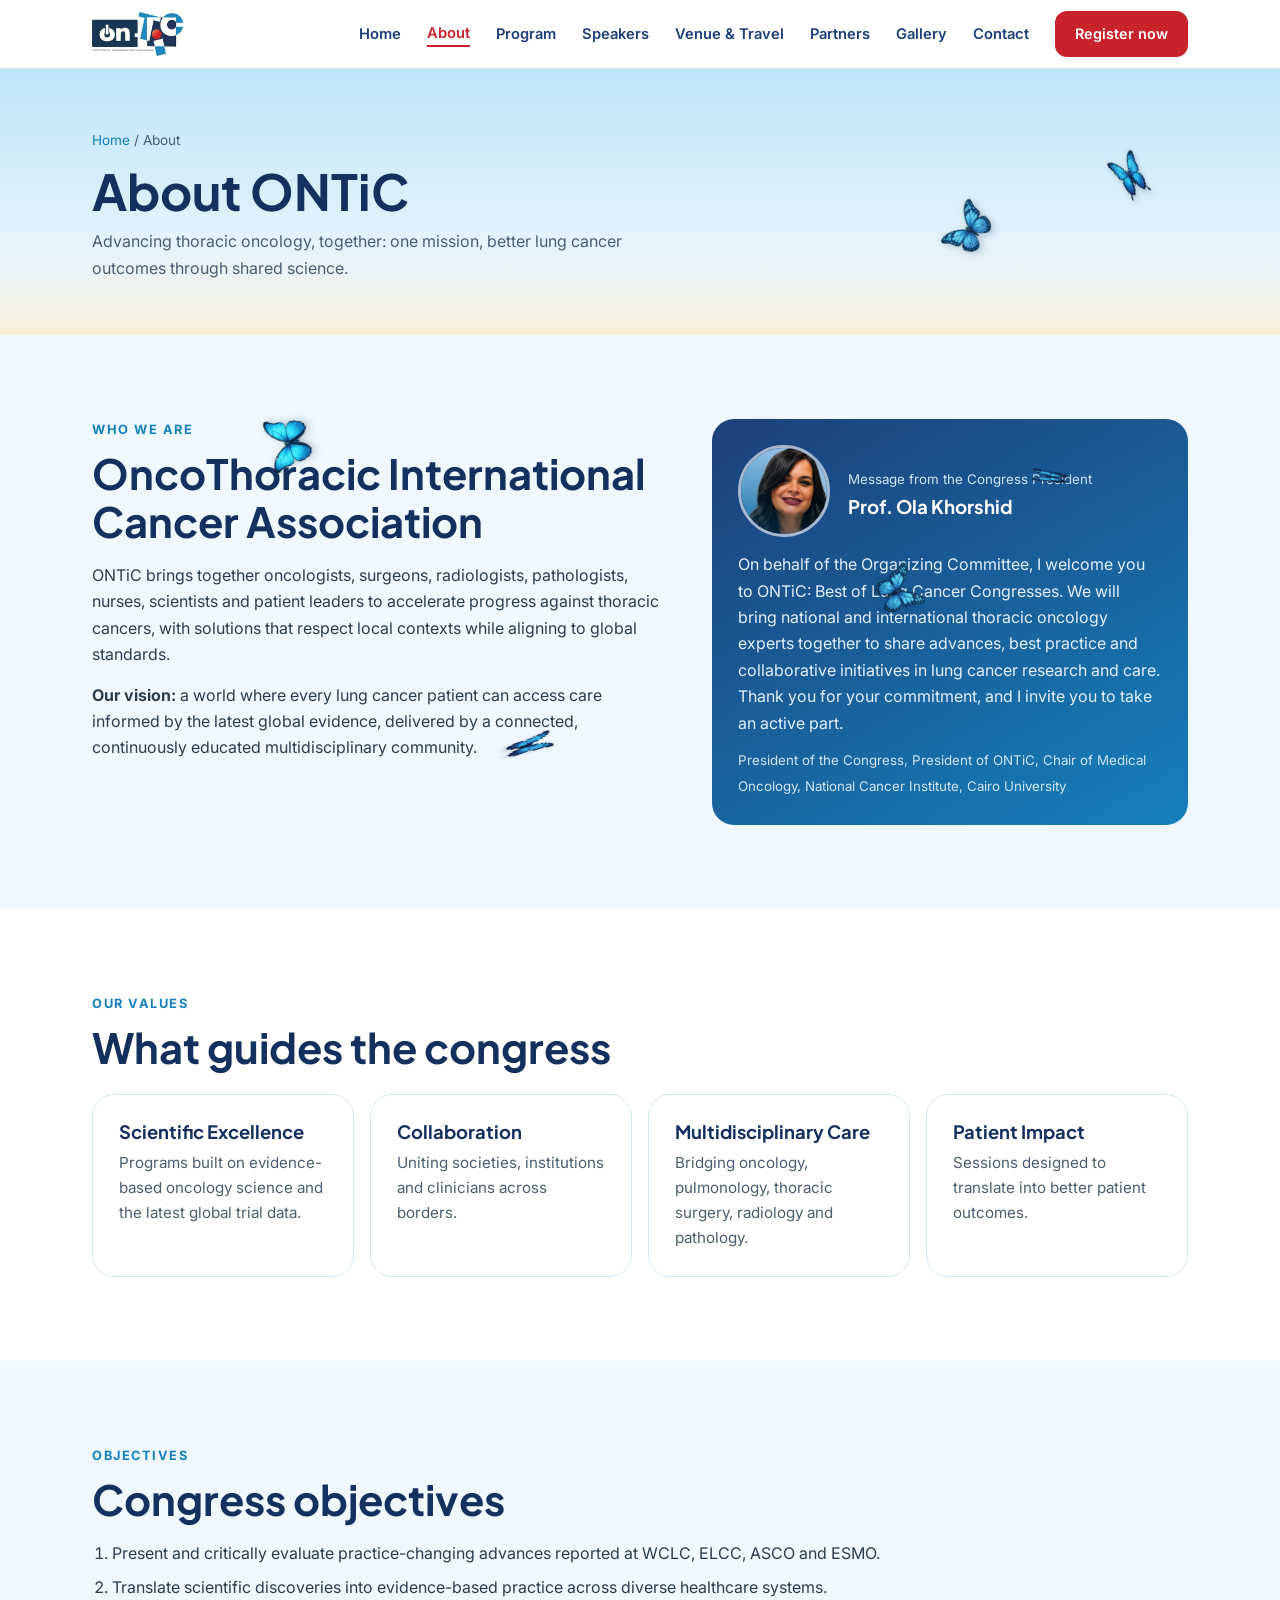
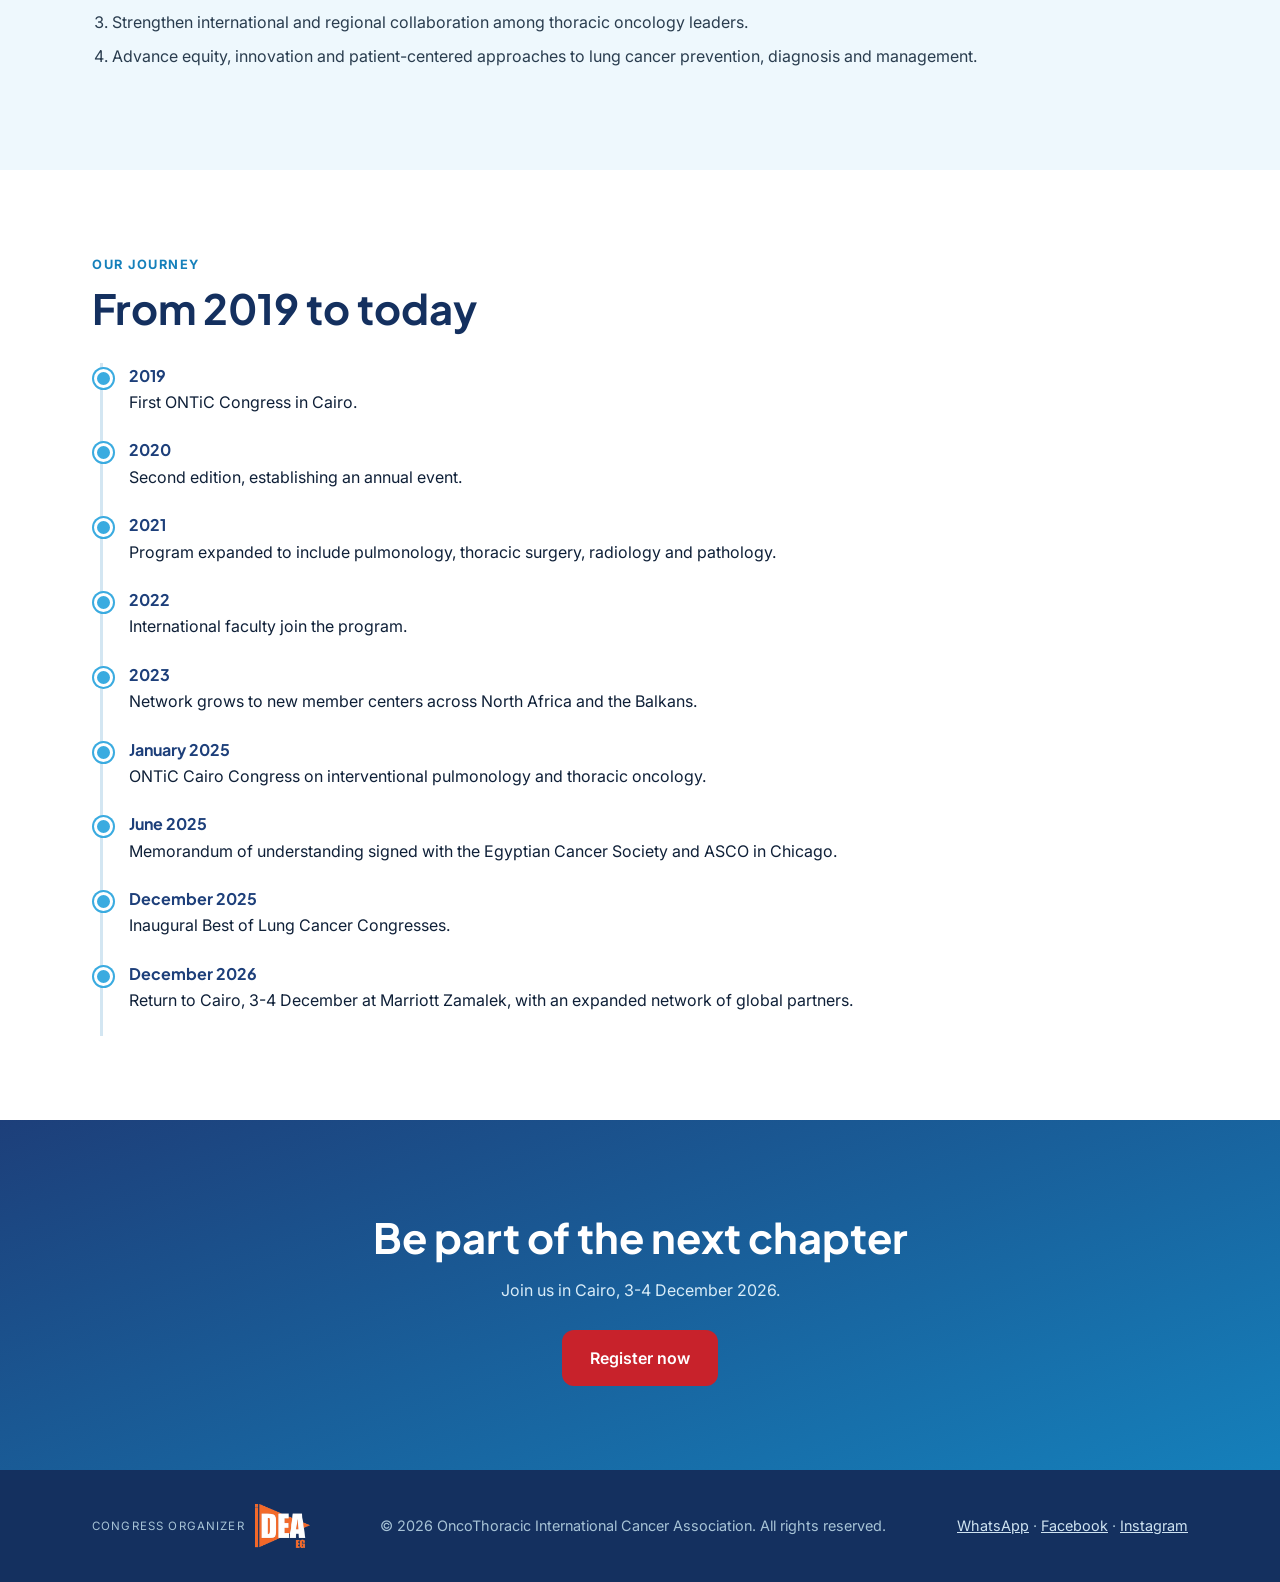
==== about.html @ b2f88bf9 "Add files via upload" ====
<!doctype html><html lang="en"><head><meta charset="utf-8"><meta name="viewport" content="width=device-width,initial-scale=1">
<title>About | ONTiC</title><meta name="description" content="Advancing thoracic oncology, together: one mission, better lung cancer outcomes through shared science."><meta name="theme-color" content="#0d3f64">
<link rel="icon" href="favicon.svg"><link rel="preconnect" href="https://fonts.googleapis.com"><link rel="preconnect" href="https://fonts.gstatic.com" crossorigin>
<link href="https://fonts.googleapis.com/css2?family=Inter:wght@400;500;600&family=Plus+Jakarta+Sans:wght@600;700;800&display=swap" rel="stylesheet"><link rel="stylesheet" href="style.css"></head><body>
<header><div class="wrap nav"><div class="logos"><a class="brand" href="./" aria-label="ONTiC home"><img src="img/brand/ontic-logo.png" alt="ONTiC, OncoThoracic International Cancer Association"></a></div><nav><a href="./">Home</a><a href="about.html" class=on>About</a><a href="program.html">Program</a><a href="speakers.html">Speakers</a><a href="venue.html">Venue & Travel</a><a href="partners.html">Partners</a><a href="gallery.html">Gallery</a><a href="contact.html">Contact</a><a class="btn btn-red" href="https://ideaeg.online/event.html?e=event-mwpcri83">Register now</a></nav></div></header><main><section class="page-hero"><div class="wrap"><div class="crumb"><a href="./">Home</a> / About</div><h1>About ONTiC</h1><p>Advancing thoracic oncology, together: one mission, better lung cancer outcomes through shared science.</p></div><div class="lung" aria-hidden="true"><img src="https://qqdqkpdclkvppdilbjdg.supabase.co/storage/v1/object/public/website-media/1795201852388-791388853_122196458108934428_35098583031965682_n-edited.jpg" alt=""></div></section><section class="about"><div class="wrap cols"><div><div class="eyebrow">Who we are</div><h2>OncoThoracic International Cancer Association</h2>
<p>ONTiC brings together oncologists, surgeons, radiologists, pathologists, nurses, scientists and patient leaders to accelerate progress against thoracic cancers, with solutions that respect local contexts while aligning to global standards.</p>
<p><b>Our vision:</b> a world where every lung cancer patient can access care informed by the latest global evidence, delivered by a connected, continuously educated multidisciplinary community.</p></div>
<div class="lead-card"><div class="pres"><img src="img/people/ola.jpg" alt="Prof. Ola Khorshid"><div><small>Message from the Congress President</small><h3 style="margin:4px 0 0">Prof. Ola Khorshid</h3></div></div><p style="color:#e3f1fa;margin:0 0 10px">On behalf of the Organizing Committee, I welcome you to ONTiC: Best of Lung Cancer Congresses. We will bring national and international thoracic oncology experts together to share advances, best practice and collaborative initiatives in lung cancer research and care. Thank you for your commitment, and I invite you to take an active part.</p><small>President of the Congress, President of ONTiC, Chair of Medical Oncology, National Cancer Institute, Cairo University</small></div></div></section>
<section><div class="wrap"><div class="eyebrow">Our values</div><h2>What guides the congress</h2><div class="vals"><div class="card"><h3>Scientific Excellence</h3><p>Programs built on evidence-based oncology science and the latest global trial data.</p></div><div class="card"><h3>Collaboration</h3><p>Uniting societies, institutions and clinicians across borders.</p></div><div class="card"><h3>Multidisciplinary Care</h3><p>Bridging oncology, pulmonology, thoracic surgery, radiology and pathology.</p></div><div class="card"><h3>Patient Impact</h3><p>Sessions designed to translate into better patient outcomes.</p></div></div></div></section>
<section style="background:var(--mist)"><div class="wrap"><div class="eyebrow">Objectives</div><h2>Congress objectives</h2><ol class="obj"><li>Present and critically evaluate practice-changing advances reported at WCLC, ELCC, ASCO and ESMO.</li><li>Translate scientific discoveries into evidence-based practice across diverse healthcare systems.</li><li>Strengthen international and regional collaboration among thoracic oncology leaders.</li><li>Advance equity, innovation and patient-centered approaches to lung cancer prevention, diagnosis and management.</li></ol></div></section>
<section><div class="wrap"><div class="eyebrow">Our journey</div><h2>From 2019 to today</h2><div class="tl"><div><b>2019</b><br>First ONTiC Congress in Cairo.</div><div><b>2020</b><br>Second edition, establishing an annual event.</div><div><b>2021</b><br>Program expanded to include pulmonology, thoracic surgery, radiology and pathology.</div><div><b>2022</b><br>International faculty join the program.</div><div><b>2023</b><br>Network grows to new member centers across North Africa and the Balkans.</div><div><b>January 2025</b><br>ONTiC Cairo Congress on interventional pulmonology and thoracic oncology.</div><div><b>June 2025</b><br>Memorandum of understanding signed with the Egyptian Cancer Society and ASCO in Chicago.</div><div><b>December 2025</b><br>Inaugural Best of Lung Cancer Congresses.</div><div><b>December 2026</b><br>Return to Cairo, 3-4 December at Marriott Zamalek, with an expanded network of global partners.</div></div></div></section>
<section class="cta"><div class="wrap"><h2>Be part of the next chapter</h2><p>Join us in Cairo, 3-4 December 2026.</p><a class="btn btn-red" href="https://ideaeg.online/event.html?e=event-mwpcri83">Register now</a></div></section></main>
<footer><div class="wrap row"><div class="forg"><span>Congress Organizer</span><img src="img/brand/idea-logo.png" alt="IDEA"></div><div>&copy; 2026 OncoThoracic International Cancer Association. All rights reserved.</div><div><a href="https://wa.me/201501099450">WhatsApp</a> &middot; <a href="https://www.facebook.com/people/On-Tic/61578032847588/">Facebook</a> &middot; <a href="https://www.instagram.com/onticegypt/">Instagram</a></div></div></footer>
<script src="js/butterflies.js"></script><script src="js/site.js"></script></body></html>
---- style.css ----
:root{--navy:#14305f;--navy2:#1d3f7a;--blue:#1580bb;--sky:#3aabe0;--ice:#e3f3fc;--mist:#eef8fd;--ink:#0f2038;--soft:#4a5d73;--line:#d3e6f2;--sand:#f6e7c9;--red:#c8222b;--gold:#d4af37;--r:22px}
*{box-sizing:border-box}html{scroll-behavior:smooth}
body{background:linear-gradient(180deg,#cfeafa 0,#f3fafe 520px,#fff 900px);background-attachment:scroll;margin:0;font-family:Inter,system-ui,Segoe UI,sans-serif;color:var(--ink);background:#fff;line-height:1.65}
h1,h2,h3{font-family:"Plus Jakarta Sans",Inter,sans-serif;line-height:1.15;margin:0}
a{color:inherit}img{max-width:100%}
.wrap{max-width:1140px;margin:0 auto;padding:0 22px}
.btn{display:inline-flex;align-items:center;gap:8px;padding:13px 26px;border-radius:12px;font-weight:600;text-decoration:none;border:2px solid transparent;transition:.2s}
.btn-red{background:var(--red);color:#fff}.btn-red:hover{background:#c9161c}
.btn-ghost{border-color:rgba(255,255,255,.55);color:#fff}.btn-ghost:hover{background:rgba(255,255,255,.12)}
.btn-line{border-color:var(--navy2);color:var(--navy2)}.btn-line:hover{background:var(--navy2);color:#fff}
header{position:sticky;top:0;z-index:50;background:rgba(255,255,255,.82);backdrop-filter:blur(12px);border-bottom:1px solid var(--line)}
.nav{display:flex;align-items:center;justify-content:space-between;height:68px}
.brand{font-family:'Plus Jakarta Sans';font-weight:800;font-size:1.45rem;color:var(--navy);text-decoration:none;letter-spacing:.02em}
.brand span{color:var(--sky)}
.nav nav{display:flex;gap:26px;align-items:center}.nav nav a{color:var(--navy2);text-decoration:none;font-size:.92rem;font-weight:600}.nav nav a:hover{color:var(--red)}.nav nav a.btn{color:#fff}
.nav .btn{padding:9px 18px;font-size:.9rem}
@media(max-width:1020px){.nav{height:auto;flex-direction:column;gap:6px;padding:10px 0}.nav nav{overflow-x:auto;max-width:100%;gap:16px;white-space:nowrap;padding-bottom:4px}}

.hero .grid{display:grid;grid-template-columns:1.05fr 1fr;gap:46px;align-items:center}
@media(max-width:900px){.hero .grid{grid-template-columns:1fr}}
.tag{display:inline-block;padding:6px 14px;border:1px solid rgba(255,255,255,.3);border-radius:99px;font-size:.8rem;letter-spacing:.08em;text-transform:uppercase;color:#bfe3f6}
.hero h1{font-size:clamp(2.2rem,5vw,3.7rem);margin:18px 0 14px;font-weight:800}
.hero h1 em{font-style:normal;color:var(--sky)}
.hero p.lead{font-size:1.15rem;color:#d6e8f4;max-width:560px}
.facts{display:flex;flex-wrap:wrap;gap:12px 28px;margin:22px 0;color:#e8f4fb;font-weight:500}
.facts div{display:flex;gap:8px;align-items:center}
.facts svg{width:20px;height:20px;stroke:var(--sky);fill:none;stroke-width:2}
.cd{display:flex;gap:12px;margin:26px 0}
.cd div{background:rgba(255,255,255,.1);border:1px solid rgba(255,255,255,.18);border-radius:14px;min-width:78px;padding:12px 6px;text-align:center}
.cd b{display:block;font-family:"Plus Jakarta Sans";font-size:1.9rem;line-height:1}
.cd small{font-size:.7rem;letter-spacing:.1em;text-transform:uppercase;color:#a9d3ea}
.hero .btns{display:flex;gap:12px;flex-wrap:wrap}
.poster{border-radius:26px;overflow:hidden;box-shadow:0 30px 70px rgba(0,0,0,.4);border:6px solid rgba(255,255,255,.12);background:#cfe9f7}
.poster img{display:block;width:100%;height:auto}
section{padding:84px 0}
.eyebrow{color:var(--blue);font-weight:700;letter-spacing:.12em;text-transform:uppercase;font-size:.8rem}
h2{font-size:clamp(1.8rem,3.4vw,2.6rem);margin:10px 0 16px;color:var(--navy)}
.sub{color:var(--soft);max-width:680px}
.about{background:var(--mist)}
.about .cols{display:grid;grid-template-columns:1.2fr 1fr;gap:48px;align-items:start}
@media(max-width:900px){.about .cols{grid-template-columns:1fr}}
.about p{margin:0 0 14px;color:#2a3d4f}
.quote{background:#fff;border-left:5px solid var(--sky);border-radius:var(--r);padding:26px 28px;box-shadow:0 14px 40px rgba(13,63,100,.08)}
.quote q{font-family:"Plus Jakarta Sans";font-size:1.3rem;font-weight:700;color:var(--navy2);display:block;quotes:none}
.quote small{color:var(--soft)}
.cards{display:grid;grid-template-columns:repeat(auto-fit,minmax(230px,1fr));gap:18px;margin-top:34px}
.card{background:#fff;border:1px solid var(--line);border-radius:var(--r);padding:26px;transition:.25s}
.card:hover{transform:translateY(-4px);box-shadow:0 18px 40px rgba(13,63,100,.12)}
.card i{display:grid;place-items:center;width:46px;height:46px;border-radius:14px;background:var(--ice);margin-bottom:14px}
.card i svg{width:24px;height:24px;stroke:var(--blue);fill:none;stroke-width:2}
.card h3{font-size:1.15rem;color:var(--navy);margin-bottom:8px}.card p{margin:0;color:var(--soft);font-size:.95rem}
.days{display:grid;grid-template-columns:1fr 1fr;gap:22px;margin-top:34px}
@media(max-width:800px){.days{grid-template-columns:1fr}}
.day{border-radius:var(--r);padding:32px;color:#fff;background:linear-gradient(150deg,var(--navy2),var(--blue))}
.day.two{background:linear-gradient(150deg,var(--navy),var(--navy2))}
.day .n{font-size:.8rem;letter-spacing:.14em;text-transform:uppercase;color:#a9d8f0}
.day h3{font-size:1.5rem;margin:6px 0 4px}.day .dt{color:#cfe6f3;margin-bottom:16px}
.day ul{margin:0;padding:0;list-style:none}.day li{padding:10px 0;border-top:1px solid rgba(255,255,255,.18)}
.venue .box{display:grid;grid-template-columns:1fr 1.3fr;gap:34px;align-items:stretch}
@media(max-width:900px){.venue .box{grid-template-columns:1fr}}
.venue iframe{width:100%;min-height:340px;border:0;border-radius:var(--r);box-shadow:0 14px 40px rgba(13,63,100,.14)}
.venue ul{padding:0;list-style:none;margin:18px 0}.venue li{padding:8px 0;border-bottom:1px solid var(--line)}
.org{background:var(--navy);color:#fff}.org h2{color:#fff}.org .sub{color:#c3dcec}
.orgs{display:flex;flex-wrap:wrap;gap:16px;margin-top:28px}
.orgs div{flex:1;min-width:240px;border:1px solid rgba(255,255,255,.18);border-radius:var(--r);padding:24px;background:rgba(255,255,255,.05)}
.orgs b{display:block;font-family:"Plus Jakarta Sans";font-size:1.15rem;margin-bottom:6px}.orgs span{color:#b9d6e8;font-size:.92rem}
.cta{background:linear-gradient(160deg,var(--navy2),var(--blue));color:#fff;text-align:center}
.cta h2{color:#fff}.cta p{color:#d8ecf8;max-width:560px;margin:0 auto 26px}
footer{background:var(--navy);color:#a7c3d6;padding:34px 0;font-size:.9rem}
footer .row{display:flex;justify-content:space-between;gap:14px;flex-wrap:wrap;align-items:center}
footer a{color:#cfe3f1}

.nav nav a.on{color:var(--red);border-bottom:2px solid var(--red)}
.tl{border-left:3px solid var(--line);margin:30px 0 0 8px;padding-left:26px}.tl div{position:relative;padding:0 0 22px}
.tl div:before{content:"";position:absolute;left:-35px;top:6px;width:13px;height:13px;border-radius:50%;background:var(--sky);border:3px solid #fff;box-shadow:0 0 0 2px var(--sky)}
.tl b{font-family:"Plus Jakarta Sans";color:var(--navy2)}
.grid3{display:grid;grid-template-columns:repeat(auto-fit,minmax(250px,1fr));gap:16px;margin-top:26px}
.person{background:#fff;border:1px solid var(--line);border-radius:18px;padding:18px;display:flex;gap:14px;align-items:center}
.av{flex:none;width:54px;height:54px;border-radius:50%;background:linear-gradient(135deg,var(--blue),var(--navy2));color:#fff;display:grid;place-items:center;font-weight:700;font-family:"Plus Jakarta Sans"}
.person b{display:block;color:var(--navy);line-height:1.25}.person small{color:var(--soft)}
.vt{font-size:.7rem;background:var(--ice);color:var(--blue);border-radius:99px;padding:2px 8px;margin-left:6px;font-weight:600}
.lead-card{background:linear-gradient(150deg,var(--navy2),var(--blue));color:#fff;border-radius:var(--r);padding:26px}
.lead-card small{color:#cfe6f3}
.tabs{display:flex;gap:10px;margin:26px 0;flex-wrap:wrap}.tabs button{border:2px solid var(--navy2);background:#fff;color:var(--navy2);padding:10px 22px;border-radius:12px;font-weight:600;font:inherit;font-weight:600;cursor:pointer}
.tabs button.on{background:var(--navy2);color:#fff}
.slot{display:grid;grid-template-columns:130px 1fr;gap:18px;padding:18px 0;border-top:1px solid var(--line)}
@media(max-width:640px){.slot{grid-template-columns:1fr;gap:4px}}
.slot time{font-weight:700;color:var(--blue);font-variant-numeric:tabular-nums}
.slot h3{font-size:1.08rem;color:var(--navy)}.slot p{margin:4px 0 0;color:var(--soft);font-size:.92rem}
.k{display:inline-block;font-size:.7rem;letter-spacing:.08em;text-transform:uppercase;background:var(--ice);color:var(--navy2);border-radius:6px;padding:2px 8px;margin-bottom:6px;font-weight:700}
.k.b{background:#fff3d6;color:#8a6500}.k.p{background:#fde7e8;color:#a3141a}
.gal{display:grid;grid-template-columns:repeat(auto-fill,minmax(220px,1fr));gap:14px;margin-top:26px}
.gal div{aspect-ratio:4/3;border-radius:16px;background:linear-gradient(135deg,var(--ice),#cfe9f7);display:grid;place-items:center;color:var(--blue);font-size:.85rem;border:1px dashed #9fcbe3}
.gal img{width:100%;height:100%;object-fit:cover;border-radius:16px}
.ct{display:grid;grid-template-columns:repeat(auto-fit,minmax(240px,1fr));gap:16px;margin-top:26px}
.ct a{display:block;text-decoration:none;background:#fff;border:1px solid var(--line);border-radius:18px;padding:22px}
.ct a:hover{box-shadow:0 14px 34px rgba(13,63,100,.12)}.ct b{display:block;color:var(--navy)}.ct span{color:var(--soft)}
.vals{display:grid;grid-template-columns:repeat(auto-fit,minmax(230px,1fr));gap:16px;margin-top:22px}
ol.obj{padding-left:20px;color:#2a3d4f}ol.obj li{margin:8px 0}

.home-hero{padding:26px 0 56px;text-align:center}
.banner{display:block;width:100%;max-width:1180px;margin:0 auto;border-radius:26px;box-shadow:0 26px 60px rgba(29,63,122,.22);border:5px solid #fff}
.home-hero h1{font-size:clamp(2rem,4.6vw,3.3rem);color:var(--navy);margin:34px 0 10px}.home-hero h1 em{font-style:normal;color:var(--red)}
.home-hero .lead{max-width:640px;margin:0 auto;color:var(--soft);font-size:1.12rem}
.home-hero .facts{justify-content:center;color:var(--navy2)}.home-hero .facts svg{stroke:var(--blue)}
.home-hero .cd{justify-content:center}.home-hero .cd div{background:#fff;border:1px solid var(--line);box-shadow:0 8px 22px rgba(29,63,122,.1)}
.home-hero .cd b{color:var(--navy)}.home-hero .cd small{color:var(--soft)}
.home-hero .btns{justify-content:center;display:flex;gap:12px;flex-wrap:wrap}
.btn-ghost{border-color:var(--navy2)!important;color:var(--navy2)!important}.btn-ghost:hover{background:var(--navy2)!important;color:#fff!important}
.org,.cta,.day{--x:0}

.page-hero{position:relative;overflow:hidden;padding:60px 0 54px;background:linear-gradient(180deg,#bfe4f8 0,#e6f5fc 70%,#f8efd9 100%)}
.page-hero .wrap{position:relative;z-index:2}
.page-hero h1{font-size:clamp(2rem,4.4vw,3.1rem);margin:12px 0 8px;color:var(--navy)}
.page-hero p{color:var(--soft);max-width:560px;margin:0}
.crumb{font-size:.85rem;color:var(--soft)}.crumb a{text-decoration:none;color:var(--blue)}
.lung{position:absolute;right:max(2vw,calc((100vw - 1140px)/2));top:0;bottom:0;width:440px;overflow:hidden;z-index:1;-webkit-mask-image:radial-gradient(closest-side,#000 62%,transparent 100%);mask-image:radial-gradient(closest-side,#000 62%,transparent 100%)}
.lung img{position:absolute;width:1300px;max-width:none;left:-470px;top:-290px}
@media(max-width:900px){.lung{opacity:.35;right:-120px}}
.leaders{display:grid;grid-template-columns:repeat(auto-fit,minmax(260px,1fr));gap:22px;margin-top:28px}
.leader{background:#fff;border:1px solid var(--line);border-radius:24px;overflow:hidden;box-shadow:0 14px 36px rgba(29,63,122,.1)}
.leader img{display:block;width:100%;aspect-ratio:4/4.4;object-fit:cover;object-position:top}
.leader div{padding:18px 20px 22px}.leader b{display:block;font-family:"Plus Jakarta Sans";font-size:1.15rem;color:var(--navy)}
.leader small{display:block;color:var(--blue);font-weight:600;margin:4px 0 6px}.leader span{color:var(--soft);font-size:.9rem}
.pres{display:flex;gap:18px;align-items:center;margin-bottom:14px}.pres img{width:92px;height:92px;border-radius:50%;object-fit:cover;object-position:top;border:3px solid rgba(255,255,255,.6)}

.gal .gi{padding:0;border:0;aspect-ratio:4/3;border-radius:16px;overflow:hidden;cursor:zoom-in;background:#cfe9f7;display:block}
.gal .gi img{width:100%;height:100%;object-fit:cover;transition:.35s;display:block}.gal .gi:hover img{transform:scale(1.05)}
.lb{position:fixed;inset:0;z-index:100;background:rgba(8,20,40,.92);display:flex;align-items:center;justify-content:center}.lb[hidden]{display:none}
.lb img{max-width:92vw;max-height:88vh;border-radius:12px;object-fit:contain}
.lb button{position:absolute;background:rgba(255,255,255,.15);color:#fff;border:0;width:46px;height:46px;border-radius:50%;font-size:1.8rem;cursor:pointer;line-height:1}
.lb .x{top:18px;right:18px}.lb .pv{left:16px;top:50%}.lb .nx{right:16px;top:50%}
.strip{display:grid;grid-template-columns:repeat(auto-fit,minmax(230px,1fr));gap:14px;margin-top:26px}.strip img{width:100%;aspect-ratio:4/3;object-fit:cover;border-radius:16px;display:block}
.gal .gi img,.strip img{object-position:50% 28%}

.logos{display:flex;align-items:center;gap:16px}.logos .brand img{display:block;height:44px;width:auto}
.org-tag{display:flex;align-items:center;gap:8px;padding-left:16px;border-left:1px solid var(--line)}
.org-tag small{font-size:.62rem;letter-spacing:.1em;text-transform:uppercase;color:var(--soft);font-weight:700;line-height:1.15;max-width:72px}
.org-tag img{height:34px;width:auto;display:block}
.forg{display:flex;align-items:center;gap:10px}.forg span{font-size:.72rem;letter-spacing:.1em;text-transform:uppercase;color:#a7c3d6}
.forg img{height:44px;width:auto}
@media(max-width:1020px){.logos{justify-content:center}}
@media(max-width:520px){.org-tag small{display:none}.logos .brand img{height:38px}}
.org-tag img{background:var(--navy);border-radius:8px;padding:3px 6px;height:36px}
.forg img{height:44px;width:auto}

.ml{margin:8px 0 0;padding-left:18px;color:var(--soft);font-size:.92rem}.ml li{margin:3px 0}.ml.sc{list-style:none;padding-left:0}.ml.sc li{padding:4px 0;border-top:1px dashed var(--line)}
.slot p em{color:var(--navy2);font-style:normal;font-weight:600}
.awards{display:grid;grid-template-columns:repeat(auto-fit,minmax(260px,1fr));gap:14px}
.aw{background:#fff;border:1px solid var(--line);border-left:4px solid var(--gold);border-radius:14px;padding:14px 18px}.aw span{display:block;font-size:.78rem;letter-spacing:.06em;text-transform:uppercase;color:var(--soft);font-weight:700}.aw b{color:var(--navy)}

.bf-opt{display:inline-flex;align-items:center;gap:8px;font-size:.85rem;color:var(--soft);cursor:pointer;user-select:none}.bf-opt input{width:16px;height:16px;accent-color:var(--blue)}
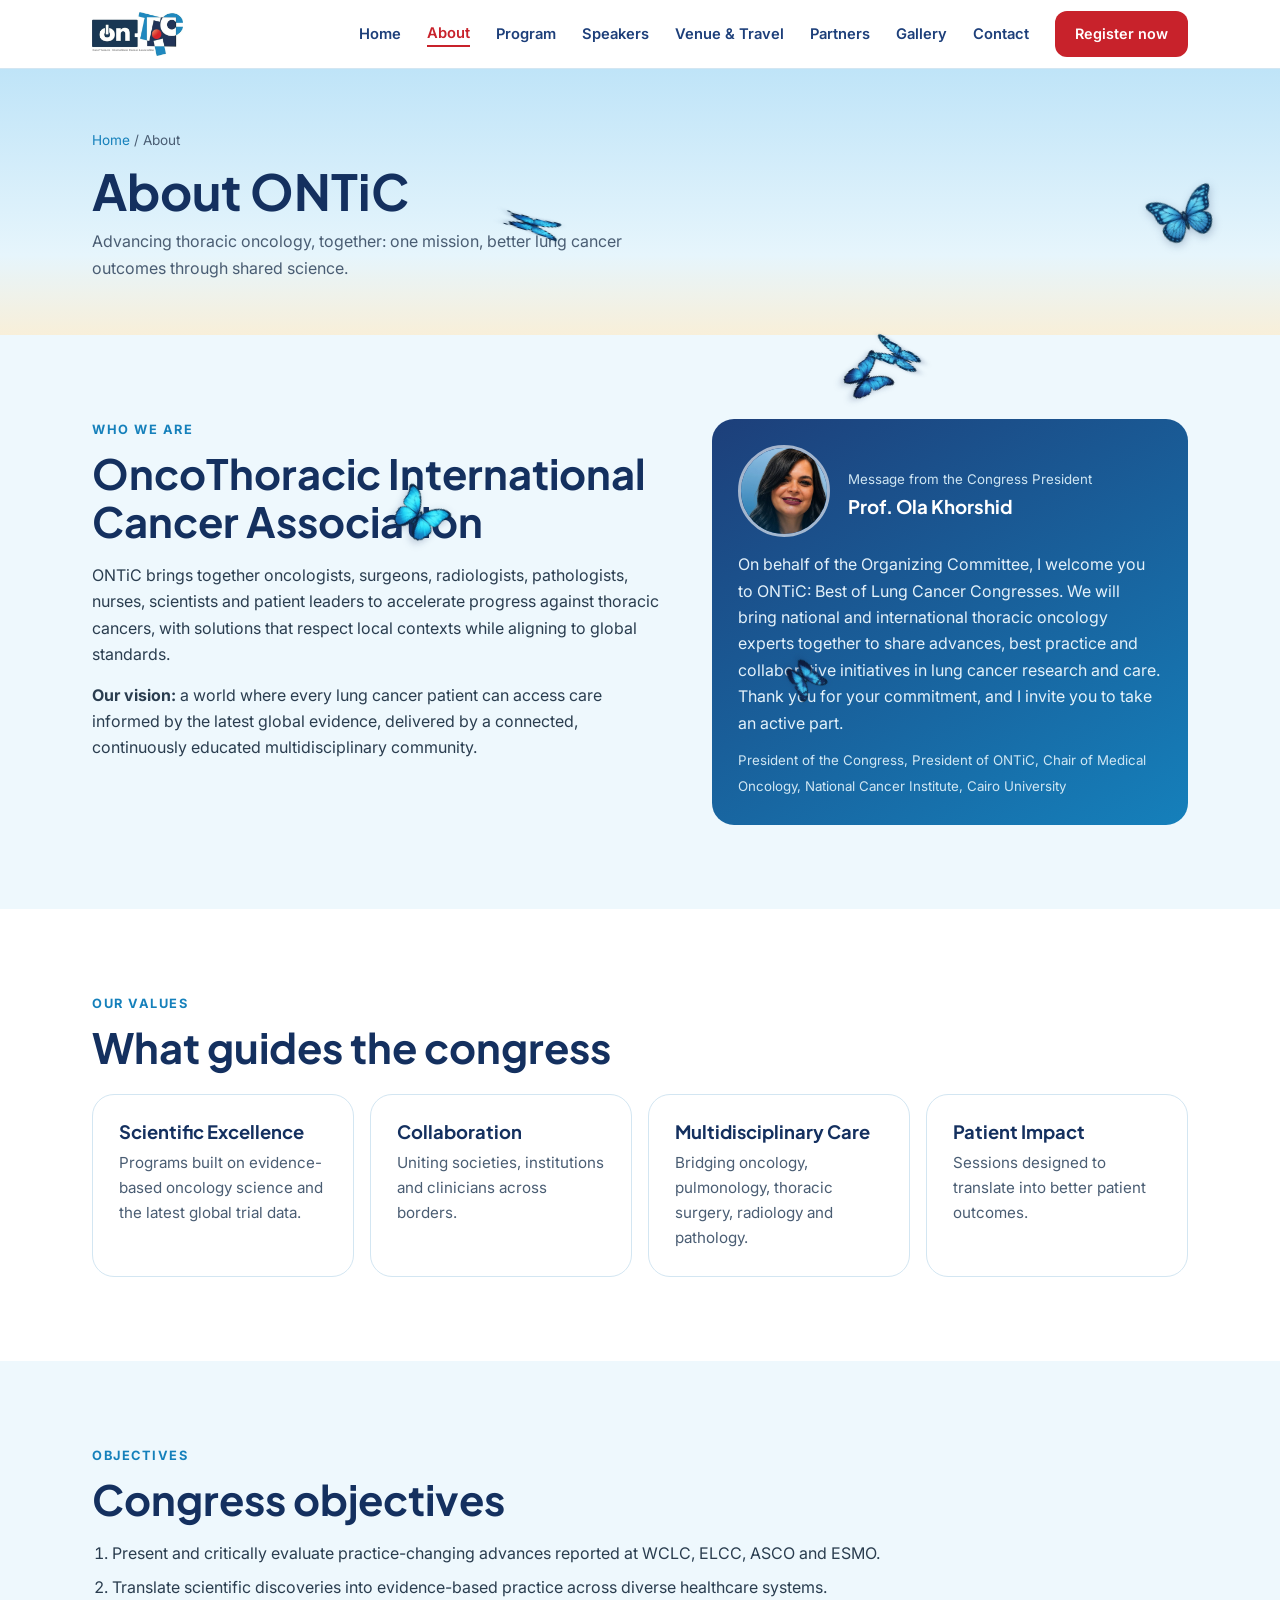
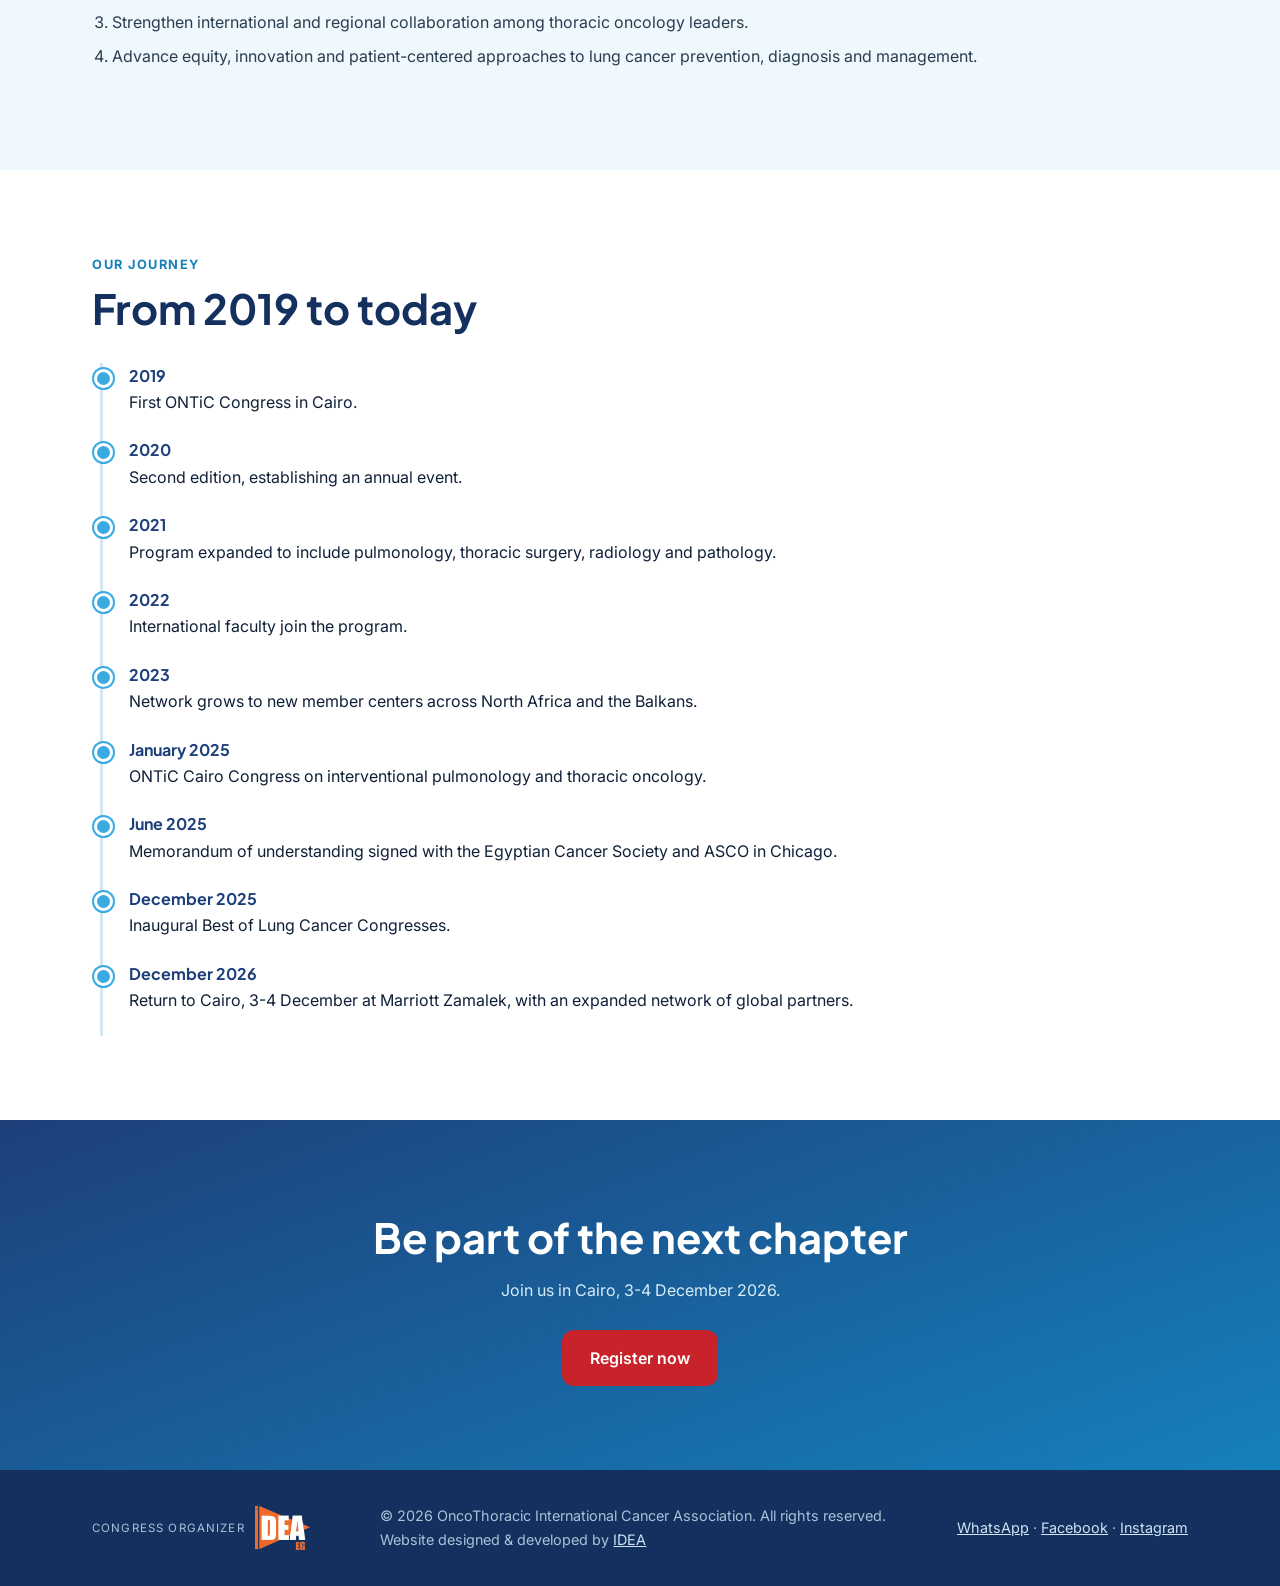
==== commit 5632a650: "Modify registration link and footer details Updated registration link and footer content." ====
--- a/about.html
+++ b/about.html
@@ -2,13 +2,13 @@
 <title>About | ONTiC</title><meta name="description" content="Advancing thoracic oncology, together: one mission, better lung cancer outcomes through shared science."><meta name="theme-color" content="#0d3f64">
 <link rel="icon" href="favicon.svg"><link rel="preconnect" href="https://fonts.googleapis.com"><link rel="preconnect" href="https://fonts.gstatic.com" crossorigin>
 <link href="https://fonts.googleapis.com/css2?family=Inter:wght@400;500;600&family=Plus+Jakarta+Sans:wght@600;700;800&display=swap" rel="stylesheet"><link rel="stylesheet" href="style.css"></head><body>
-<header><div class="wrap nav"><div class="logos"><a class="brand" href="./" aria-label="ONTiC home"><img src="img/brand/ontic-logo.png" alt="ONTiC, OncoThoracic International Cancer Association"></a></div><nav><a href="./">Home</a><a href="about.html" class=on>About</a><a href="program.html">Program</a><a href="speakers.html">Speakers</a><a href="venue.html">Venue & Travel</a><a href="partners.html">Partners</a><a href="gallery.html">Gallery</a><a href="contact.html">Contact</a><a class="btn btn-red" href="https://ideaeg.online/event.html?e=event-mwpcri83">Register now</a></nav></div></header><main><section class="page-hero"><div class="wrap"><div class="crumb"><a href="./">Home</a> / About</div><h1>About ONTiC</h1><p>Advancing thoracic oncology, together: one mission, better lung cancer outcomes through shared science.</p></div><div class="lung" aria-hidden="true"><img src="https://qqdqkpdclkvppdilbjdg.supabase.co/storage/v1/object/public/website-media/1795201852388-791388853_122196458108934428_35098583031965682_n-edited.jpg" alt=""></div></section><section class="about"><div class="wrap cols"><div><div class="eyebrow">Who we are</div><h2>OncoThoracic International Cancer Association</h2>
+<header><div class="wrap nav"><div class="logos"><a class="brand" href="./" aria-label="ONTiC home"><img src="img/brand/ontic-logo.png" alt="ONTiC, OncoThoracic International Cancer Association"></a></div><nav><a href="./">Home</a><a href="about.html" class=on>About</a><a href="program.html">Program</a><a href="speakers.html">Speakers</a><a href="venue.html">Venue & Travel</a><a href="partners.html">Partners</a><a href="gallery.html">Gallery</a><a href="contact.html">Contact</a><a class="btn btn-red" href="https://dataeventseg.com/r/ontic-2026">Register now</a></nav></div></header><main><section class="page-hero"><div class="wrap"><div class="crumb"><a href="./">Home</a> / About</div><h1>About ONTiC</h1><p>Advancing thoracic oncology, together: one mission, better lung cancer outcomes through shared science.</p></div><div class="lung" aria-hidden="true"><img src="https://qqdqkpdclkvppdilbjdg.supabase.co/storage/v1/object/public/website-media/1795201852388-791388853_122196458108934428_35098583031965682_n-edited.jpg" alt=""></div></section><section class="about"><div class="wrap cols"><div><div class="eyebrow">Who we are</div><h2>OncoThoracic International Cancer Association</h2>
 <p>ONTiC brings together oncologists, surgeons, radiologists, pathologists, nurses, scientists and patient leaders to accelerate progress against thoracic cancers, with solutions that respect local contexts while aligning to global standards.</p>
 <p><b>Our vision:</b> a world where every lung cancer patient can access care informed by the latest global evidence, delivered by a connected, continuously educated multidisciplinary community.</p></div>
 <div class="lead-card"><div class="pres"><img src="img/people/ola.jpg" alt="Prof. Ola Khorshid"><div><small>Message from the Congress President</small><h3 style="margin:4px 0 0">Prof. Ola Khorshid</h3></div></div><p style="color:#e3f1fa;margin:0 0 10px">On behalf of the Organizing Committee, I welcome you to ONTiC: Best of Lung Cancer Congresses. We will bring national and international thoracic oncology experts together to share advances, best practice and collaborative initiatives in lung cancer research and care. Thank you for your commitment, and I invite you to take an active part.</p><small>President of the Congress, President of ONTiC, Chair of Medical Oncology, National Cancer Institute, Cairo University</small></div></div></section>
 <section><div class="wrap"><div class="eyebrow">Our values</div><h2>What guides the congress</h2><div class="vals"><div class="card"><h3>Scientific Excellence</h3><p>Programs built on evidence-based oncology science and the latest global trial data.</p></div><div class="card"><h3>Collaboration</h3><p>Uniting societies, institutions and clinicians across borders.</p></div><div class="card"><h3>Multidisciplinary Care</h3><p>Bridging oncology, pulmonology, thoracic surgery, radiology and pathology.</p></div><div class="card"><h3>Patient Impact</h3><p>Sessions designed to translate into better patient outcomes.</p></div></div></div></section>
 <section style="background:var(--mist)"><div class="wrap"><div class="eyebrow">Objectives</div><h2>Congress objectives</h2><ol class="obj"><li>Present and critically evaluate practice-changing advances reported at WCLC, ELCC, ASCO and ESMO.</li><li>Translate scientific discoveries into evidence-based practice across diverse healthcare systems.</li><li>Strengthen international and regional collaboration among thoracic oncology leaders.</li><li>Advance equity, innovation and patient-centered approaches to lung cancer prevention, diagnosis and management.</li></ol></div></section>
 <section><div class="wrap"><div class="eyebrow">Our journey</div><h2>From 2019 to today</h2><div class="tl"><div><b>2019</b><br>First ONTiC Congress in Cairo.</div><div><b>2020</b><br>Second edition, establishing an annual event.</div><div><b>2021</b><br>Program expanded to include pulmonology, thoracic surgery, radiology and pathology.</div><div><b>2022</b><br>International faculty join the program.</div><div><b>2023</b><br>Network grows to new member centers across North Africa and the Balkans.</div><div><b>January 2025</b><br>ONTiC Cairo Congress on interventional pulmonology and thoracic oncology.</div><div><b>June 2025</b><br>Memorandum of understanding signed with the Egyptian Cancer Society and ASCO in Chicago.</div><div><b>December 2025</b><br>Inaugural Best of Lung Cancer Congresses.</div><div><b>December 2026</b><br>Return to Cairo, 3-4 December at Marriott Zamalek, with an expanded network of global partners.</div></div></div></section>
-<section class="cta"><div class="wrap"><h2>Be part of the next chapter</h2><p>Join us in Cairo, 3-4 December 2026.</p><a class="btn btn-red" href="https://ideaeg.online/event.html?e=event-mwpcri83">Register now</a></div></section></main>
-<footer><div class="wrap row"><div class="forg"><span>Congress Organizer</span><img src="img/brand/idea-logo.png" alt="IDEA"></div><div>&copy; 2026 OncoThoracic International Cancer Association. All rights reserved.</div><div><a href="https://wa.me/201501099450">WhatsApp</a> &middot; <a href="https://www.facebook.com/people/On-Tic/61578032847588/">Facebook</a> &middot; <a href="https://www.instagram.com/onticegypt/">Instagram</a></div></div></footer>
-<script src="js/butterflies.js"></script><script src="js/site.js"></script></body></html>+<section class="cta"><div class="wrap"><h2>Be part of the next chapter</h2><p>Join us in Cairo, 3-4 December 2026.</p><a class="btn btn-red" href="https://dataeventseg.com/r/ontic-2026">Register now</a></div></section></main>
+<footer><div class="wrap row"><div class="forg"><span>Congress Organizer</span><img src="img/brand/idea-logo.png" alt="IDEA"></div><div>&copy; 2026 OncoThoracic International Cancer Association. All rights reserved.<br>Website designed &amp; developed by <a href="https://ideaeg.online" target="_blank" rel="noopener">IDEA</a></div><div><a href="https://wa.me/201501099450">WhatsApp</a> &middot; <a href="https://www.facebook.com/people/On-Tic/61578032847588/">Facebook</a> &middot; <a href="https://www.instagram.com/onticegypt/">Instagram</a></div></div></footer>
+<script src="js/butterflies.js"></script><script src="js/site.js"></script></body></html>
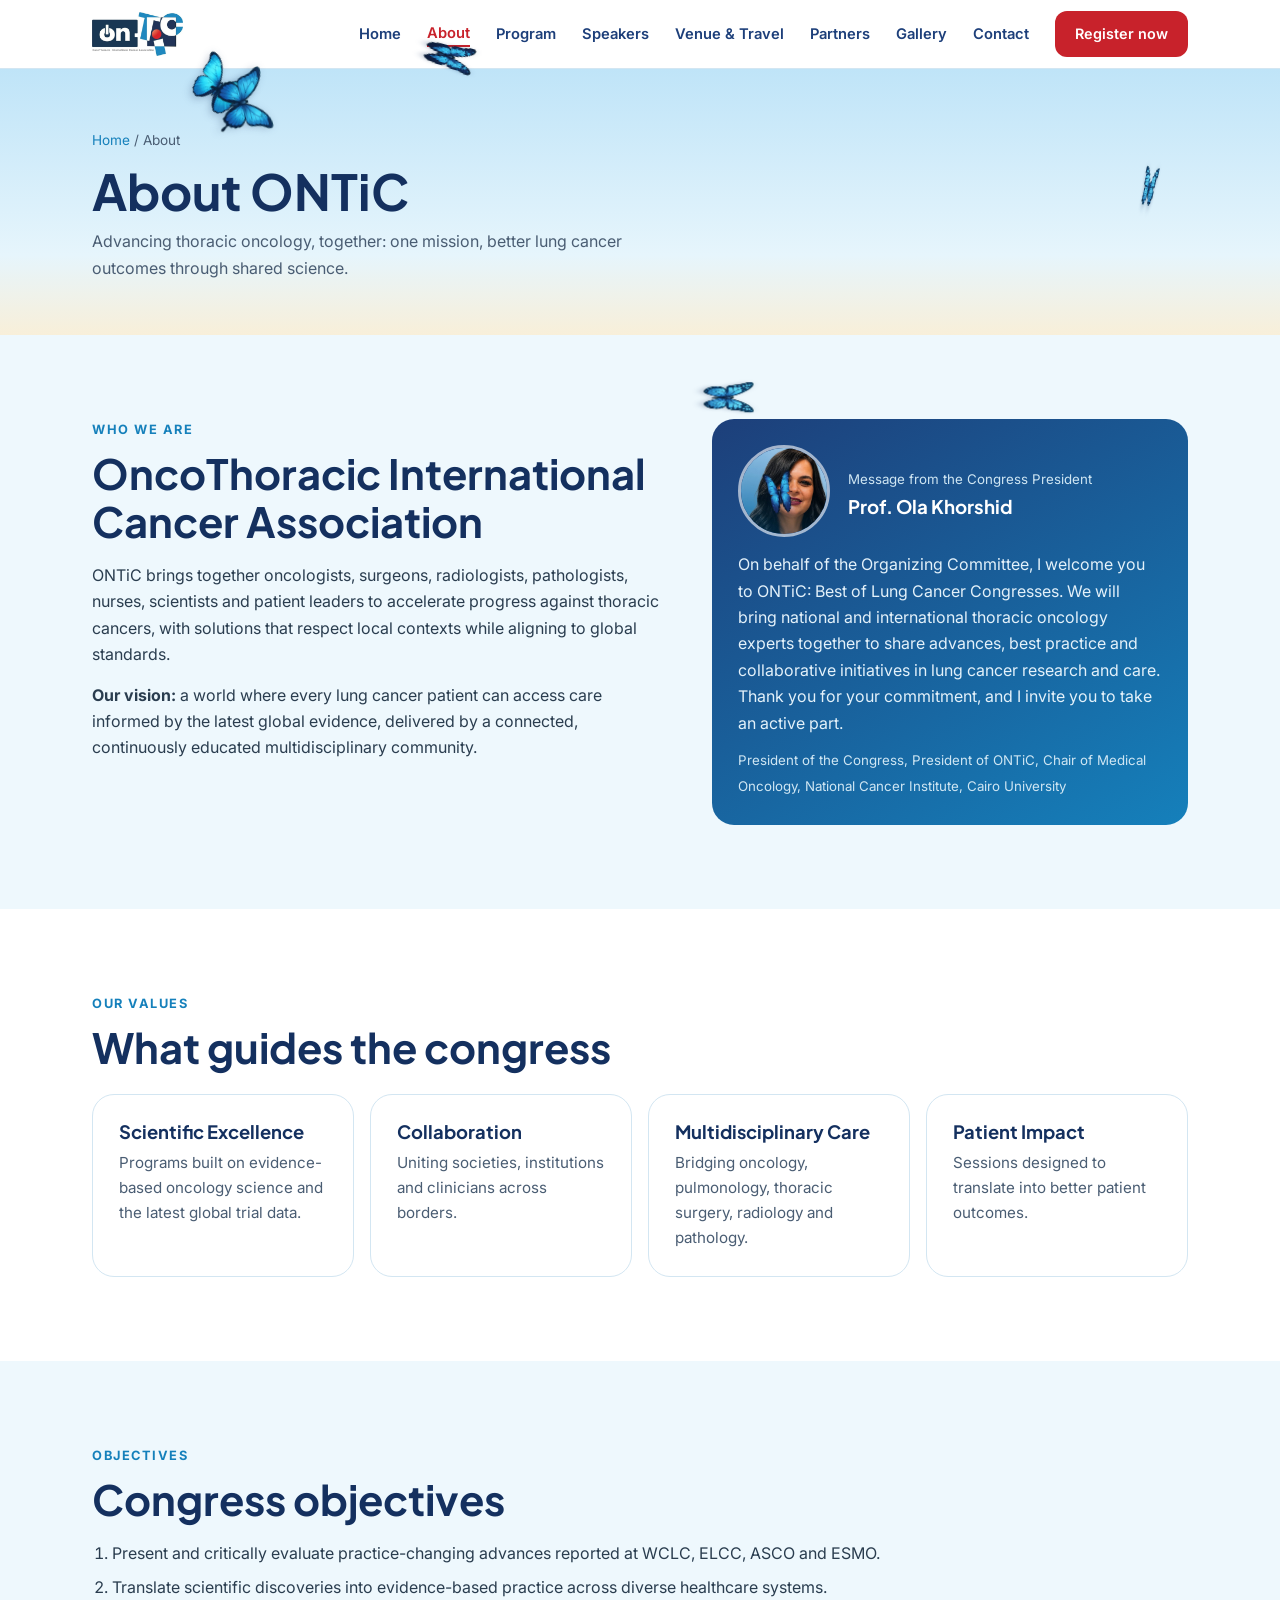
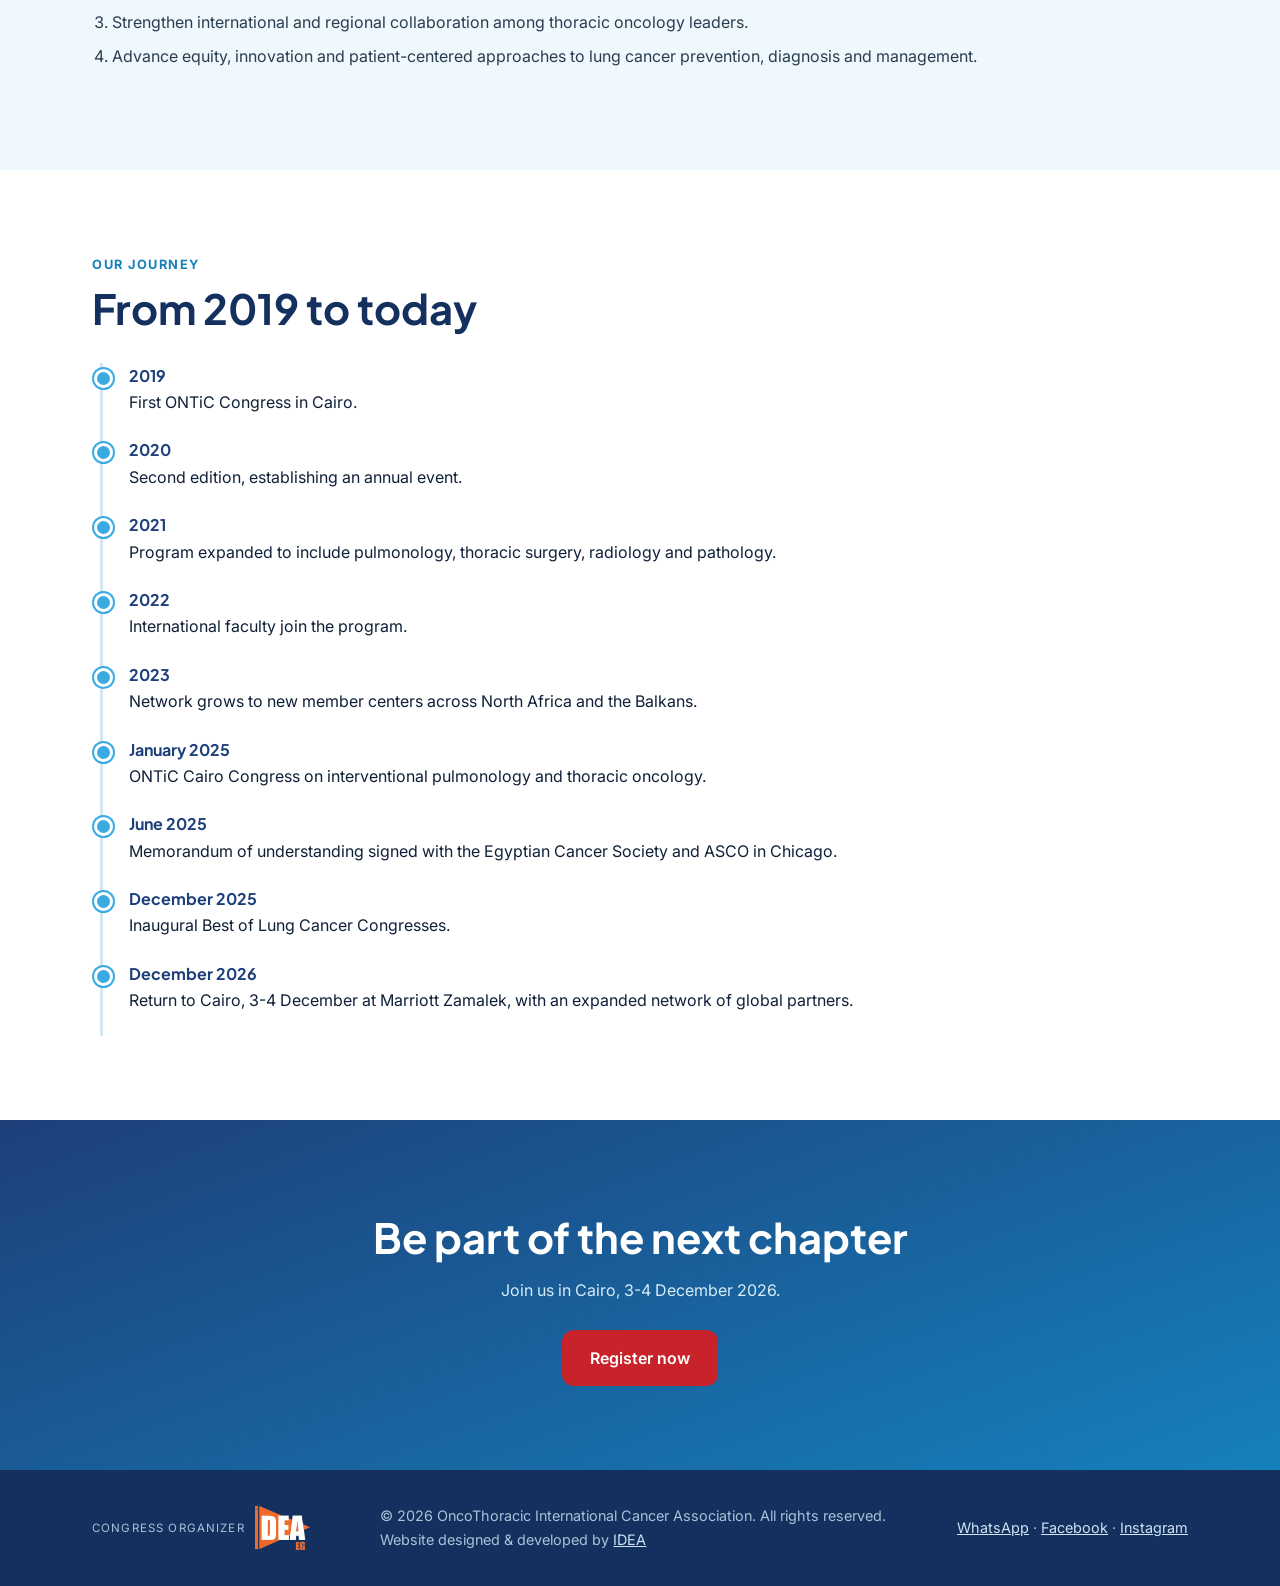
==== commit 06931d63: "Modify footer with updated contact details Updated footer section with new contact information and l" ====
--- a/about.html
+++ b/about.html
@@ -10,5 +10,5 @@
 <section style="background:var(--mist)"><div class="wrap"><div class="eyebrow">Objectives</div><h2>Congress objectives</h2><ol class="obj"><li>Present and critically evaluate practice-changing advances reported at WCLC, ELCC, ASCO and ESMO.</li><li>Translate scientific discoveries into evidence-based practice across diverse healthcare systems.</li><li>Strengthen international and regional collaboration among thoracic oncology leaders.</li><li>Advance equity, innovation and patient-centered approaches to lung cancer prevention, diagnosis and management.</li></ol></div></section>
 <section><div class="wrap"><div class="eyebrow">Our journey</div><h2>From 2019 to today</h2><div class="tl"><div><b>2019</b><br>First ONTiC Congress in Cairo.</div><div><b>2020</b><br>Second edition, establishing an annual event.</div><div><b>2021</b><br>Program expanded to include pulmonology, thoracic surgery, radiology and pathology.</div><div><b>2022</b><br>International faculty join the program.</div><div><b>2023</b><br>Network grows to new member centers across North Africa and the Balkans.</div><div><b>January 2025</b><br>ONTiC Cairo Congress on interventional pulmonology and thoracic oncology.</div><div><b>June 2025</b><br>Memorandum of understanding signed with the Egyptian Cancer Society and ASCO in Chicago.</div><div><b>December 2025</b><br>Inaugural Best of Lung Cancer Congresses.</div><div><b>December 2026</b><br>Return to Cairo, 3-4 December at Marriott Zamalek, with an expanded network of global partners.</div></div></div></section>
 <section class="cta"><div class="wrap"><h2>Be part of the next chapter</h2><p>Join us in Cairo, 3-4 December 2026.</p><a class="btn btn-red" href="https://dataeventseg.com/r/ontic-2026">Register now</a></div></section></main>
-<footer><div class="wrap row"><div class="forg"><span>Congress Organizer</span><img src="img/brand/idea-logo.png" alt="IDEA"></div><div>&copy; 2026 OncoThoracic International Cancer Association. All rights reserved.<br>Website designed &amp; developed by <a href="https://ideaeg.online" target="_blank" rel="noopener">IDEA</a></div><div><a href="https://wa.me/201501099450">WhatsApp</a> &middot; <a href="https://www.facebook.com/people/On-Tic/61578032847588/">Facebook</a> &middot; <a href="https://www.instagram.com/onticegypt/">Instagram</a></div></div></footer>
+<footer><div class="wrap row"><div class="forg"><span>Congress Organizer</span><img src="img/brand/idea-logo.png" alt="IDEA"></div><div>&copy; 2026 OncoThoracic International Cancer Association. All rights reserved.<br>Website designed &amp; developed by <a href="https://ideaeg.online" target="_blank" rel="noopener">IDEA</a></div><div><a href="https://wa.me/201007770430">WhatsApp</a> &middot; <a href="https://www.facebook.com/share/1Cdbz6GnZb/">Facebook</a> &middot; <a href="https://www.instagram.com/onticegypt/">Instagram</a></div></div></footer>
 <script src="js/butterflies.js"></script><script src="js/site.js"></script></body></html>
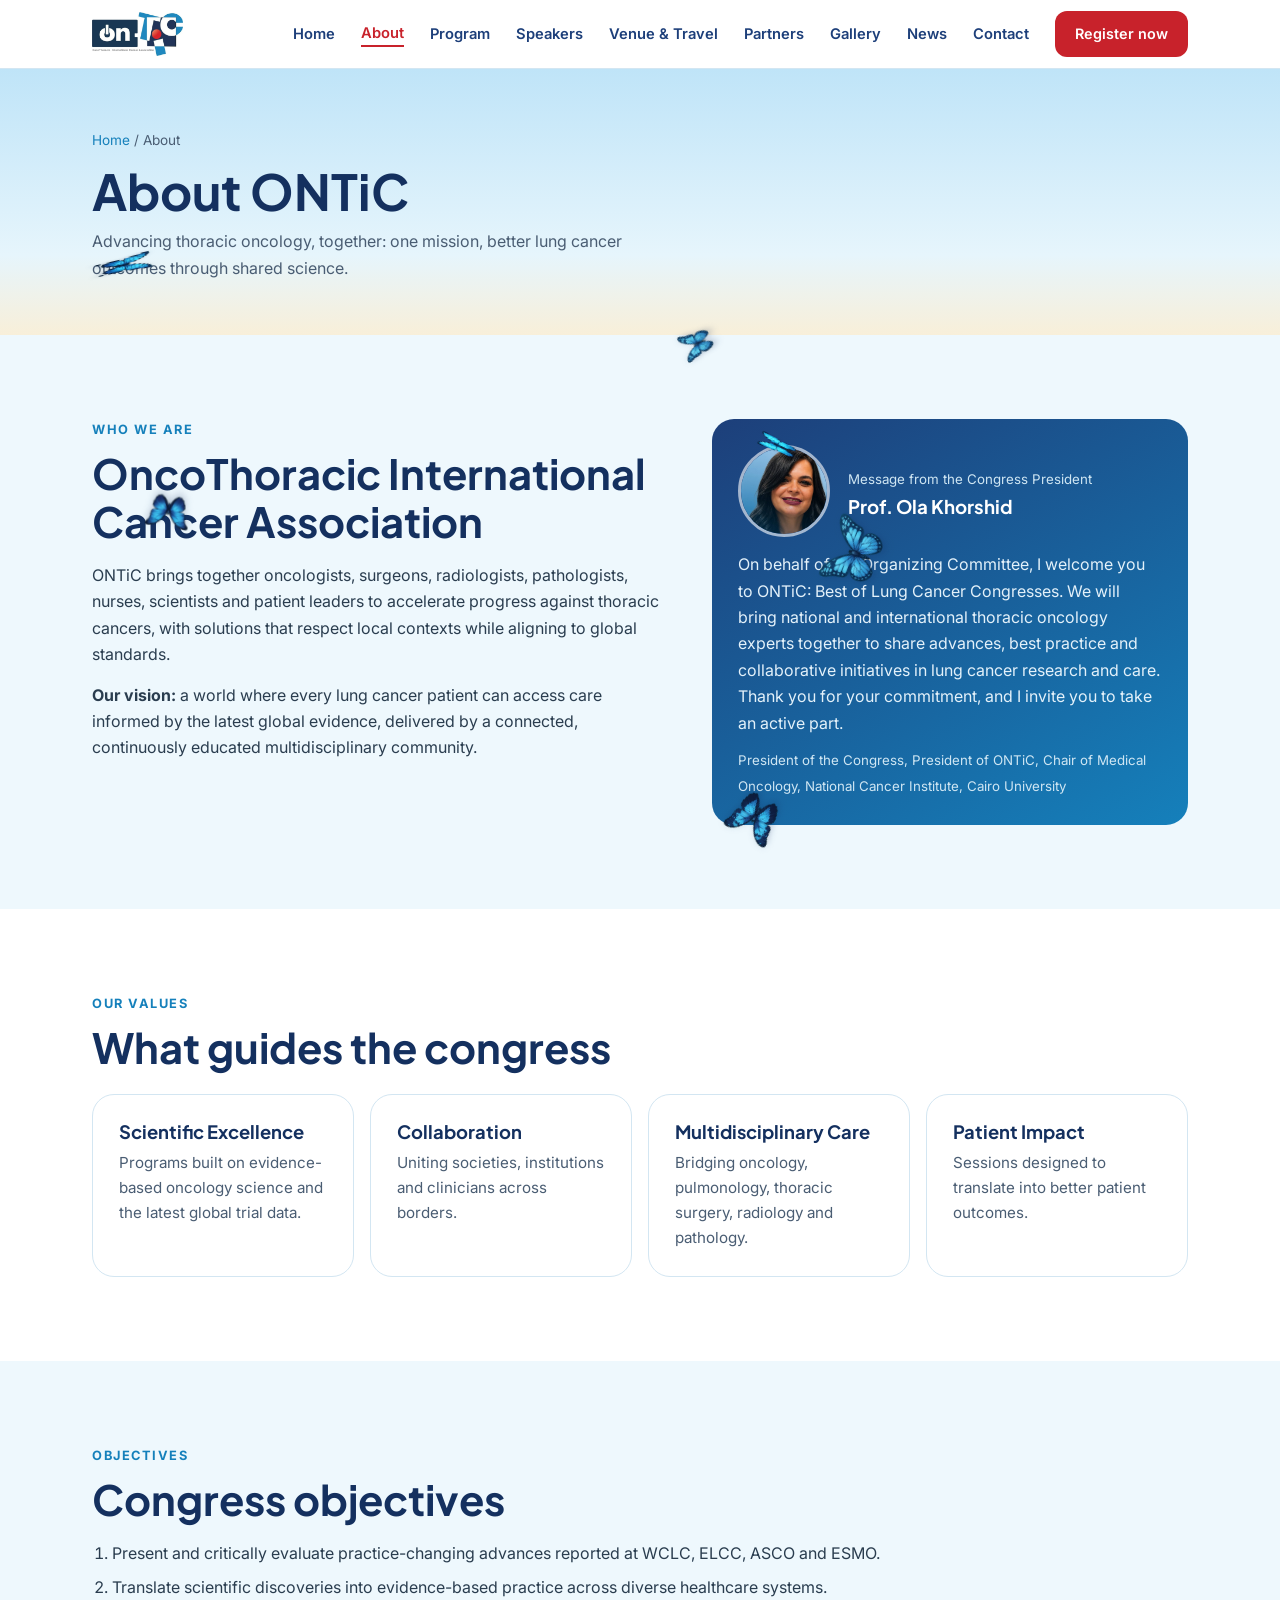
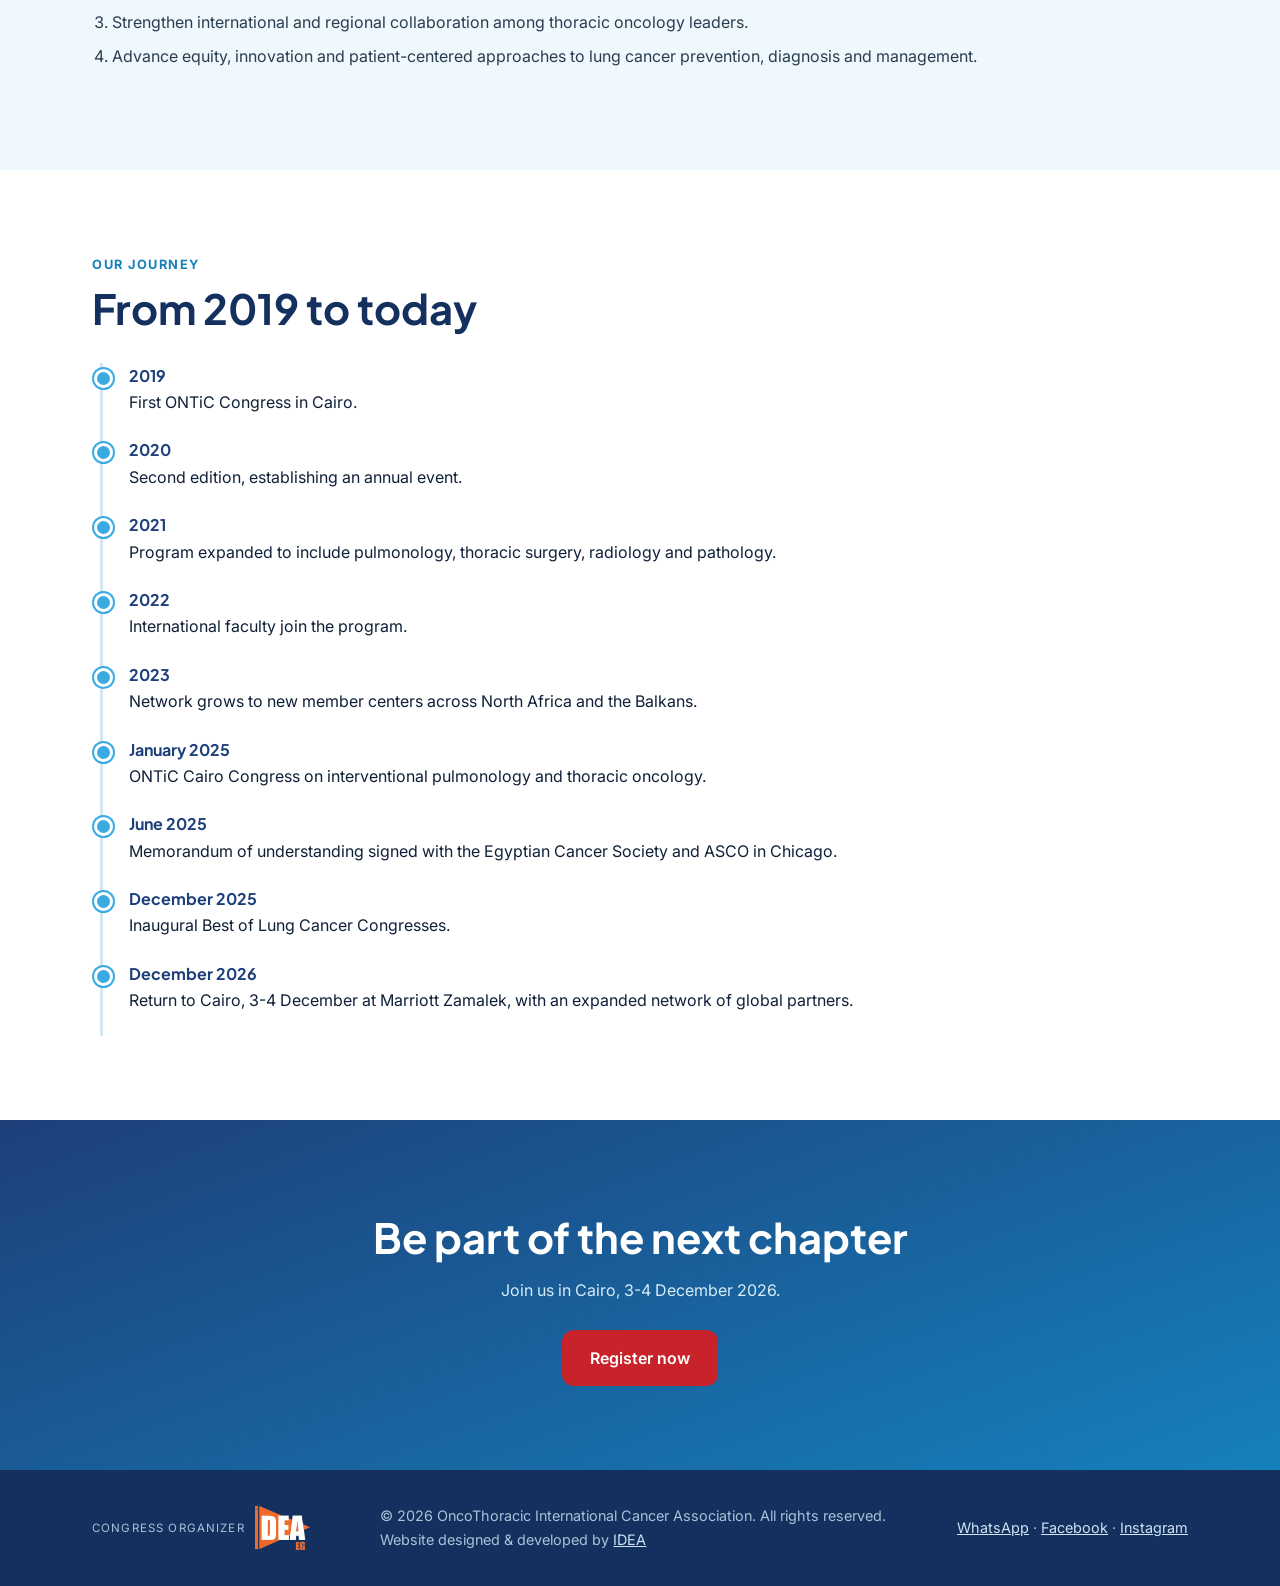
==== commit 68bfb6f2: "Update about.html" ====
--- a/about.html
+++ b/about.html
@@ -1,8 +1,8 @@
 <!doctype html><html lang="en"><head><meta charset="utf-8"><meta name="viewport" content="width=device-width,initial-scale=1">
 <title>About | ONTiC</title><meta name="description" content="Advancing thoracic oncology, together: one mission, better lung cancer outcomes through shared science."><meta name="theme-color" content="#0d3f64">
 <link rel="icon" href="favicon.svg"><link rel="preconnect" href="https://fonts.googleapis.com"><link rel="preconnect" href="https://fonts.gstatic.com" crossorigin>
-<link href="https://fonts.googleapis.com/css2?family=Inter:wght@400;500;600&family=Plus+Jakarta+Sans:wght@600;700;800&display=swap" rel="stylesheet"><link rel="stylesheet" href="style.css"></head><body>
-<header><div class="wrap nav"><div class="logos"><a class="brand" href="./" aria-label="ONTiC home"><img src="img/brand/ontic-logo.png" alt="ONTiC, OncoThoracic International Cancer Association"></a></div><nav><a href="./">Home</a><a href="about.html" class=on>About</a><a href="program.html">Program</a><a href="speakers.html">Speakers</a><a href="venue.html">Venue & Travel</a><a href="partners.html">Partners</a><a href="gallery.html">Gallery</a><a href="contact.html">Contact</a><a class="btn btn-red" href="https://dataeventseg.com/r/ontic-2026">Register now</a></nav></div></header><main><section class="page-hero"><div class="wrap"><div class="crumb"><a href="./">Home</a> / About</div><h1>About ONTiC</h1><p>Advancing thoracic oncology, together: one mission, better lung cancer outcomes through shared science.</p></div><div class="lung" aria-hidden="true"><img src="https://qqdqkpdclkvppdilbjdg.supabase.co/storage/v1/object/public/website-media/1795201852388-791388853_122196458108934428_35098583031965682_n-edited.jpg" alt=""></div></section><section class="about"><div class="wrap cols"><div><div class="eyebrow">Who we are</div><h2>OncoThoracic International Cancer Association</h2>
+<link href="https://fonts.googleapis.com/css2?family=Inter:wght@400;500;600&family=Plus+Jakarta+Sans:wght@600;700;800&display=swap" rel="stylesheet"><link rel="stylesheet" href="style.css"><script src="js/boot.js"></script></head><body>
+<header><div class="wrap nav"><div class="logos"><a class="brand" href="./" aria-label="ONTiC home"><img src="img/brand/ontic-logo.png" alt="ONTiC, OncoThoracic International Cancer Association"></a></div><nav><a href="./">Home</a><a href="about.html" class=on>About</a><a href="program.html">Program</a><a href="speakers.html">Speakers</a><a href="venue.html">Venue & Travel</a><a href="partners.html">Partners</a><a href="gallery.html">Gallery</a><a href="news.html">News</a><a href="contact.html">Contact</a><a class="btn btn-red" href="https://dataeventseg.com/r/ontic-2026">Register now</a></nav></div></header><main><section class="page-hero"><div class="wrap"><div class="crumb"><a href="./">Home</a> / About</div><h1>About ONTiC</h1><p>Advancing thoracic oncology, together: one mission, better lung cancer outcomes through shared science.</p></div><div class="lung" aria-hidden="true"><img src="https://qqdqkpdclkvppdilbjdg.supabase.co/storage/v1/object/public/website-media/1795201852388-791388853_122196458108934428_35098583031965682_n-edited.jpg" alt=""></div></section><section class="about"><div class="wrap cols"><div><div class="eyebrow">Who we are</div><h2>OncoThoracic International Cancer Association</h2>
 <p>ONTiC brings together oncologists, surgeons, radiologists, pathologists, nurses, scientists and patient leaders to accelerate progress against thoracic cancers, with solutions that respect local contexts while aligning to global standards.</p>
 <p><b>Our vision:</b> a world where every lung cancer patient can access care informed by the latest global evidence, delivered by a connected, continuously educated multidisciplinary community.</p></div>
 <div class="lead-card"><div class="pres"><img src="img/people/ola.jpg" alt="Prof. Ola Khorshid"><div><small>Message from the Congress President</small><h3 style="margin:4px 0 0">Prof. Ola Khorshid</h3></div></div><p style="color:#e3f1fa;margin:0 0 10px">On behalf of the Organizing Committee, I welcome you to ONTiC: Best of Lung Cancer Congresses. We will bring national and international thoracic oncology experts together to share advances, best practice and collaborative initiatives in lung cancer research and care. Thank you for your commitment, and I invite you to take an active part.</p><small>President of the Congress, President of ONTiC, Chair of Medical Oncology, National Cancer Institute, Cairo University</small></div></div></section>
